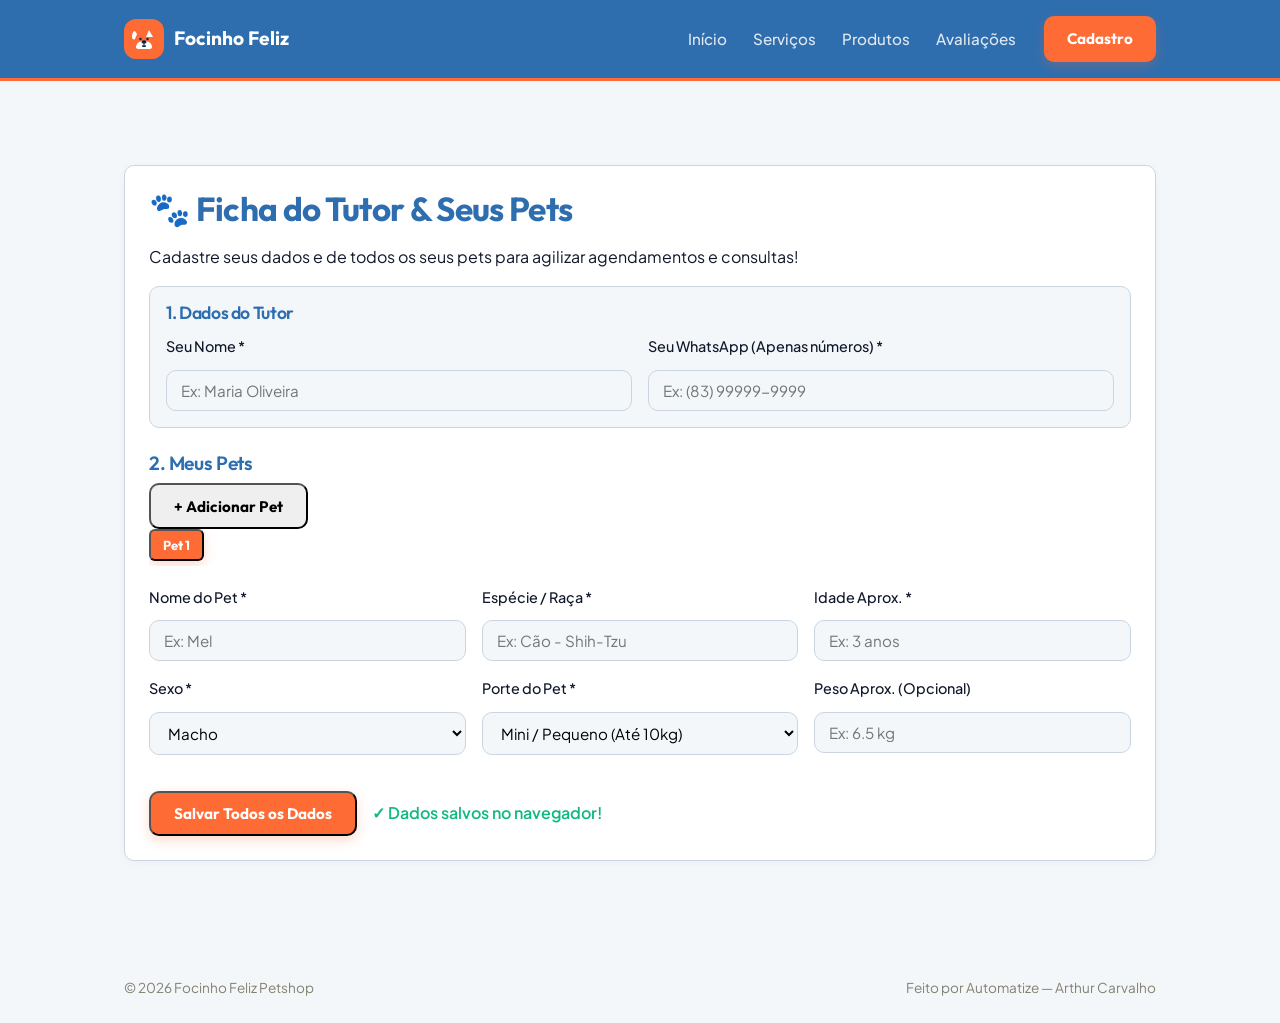
==== cadastro.html @ 2ab56dcc "petshop" ====
<!DOCTYPE html>
<html lang="pt-BR">
<head>
  <meta charset="UTF-8">
  <meta name="viewport" content="width=device-width, initial-scale=1.0">
  <title>Cadastro — Focinho Feliz Petshop</title>
  <link rel="preconnect" href="https://fonts.googleapis.com">
  <link rel="preconnect" href="https://fonts.gstatic.com" crossorigin>
  <link href="https://fonts.googleapis.com/css2?family=Outfit:wght@600;700;800&family=Plus+Jakarta+Sans:wght@400;500;600;700&display=swap" rel="stylesheet">
  <link rel="stylesheet" href="style.css">
</head>
<body>

<header class="site-header">
  <div class="wrap header-inner">
    <a href="index.html" class="logo">
      <svg width="40" height="40" viewBox="0 0 40 40" fill="none" xmlns="http://www.w3.org/2000/svg" class="logo-icon">
        <rect width="40" height="40" rx="12" fill="#FF6B35"/>
        <path d="M25 11L29 18H22L25 11Z" fill="#FFFFFF"/>
        <path d="M11 12C9.5 12 8 14 8 17.5C8 20 9.5 21 11 20L13 15L11 12Z" fill="#FFFFFF"/>
        <path d="M12 28C12 20 28 20 28 28C28 29 27 30 26 30H14C13 30 12 29 12 28Z" fill="#FFFFFF"/>
        <ellipse cx="20" cy="23" rx="2.5" ry="1.8" fill="#0A2540"/>
        <path d="M20 25V26.5M18.5 27C19 27.5 20 27.5 20 27.5C20 27.5 21 27.5 21.5 27" stroke="#0A2540" stroke-width="1.2" stroke-linecap="round"/>
        <circle cx="16.5" cy="20" r="1.2" fill="#0A2540"/>
        <circle cx="23.5" cy="20" r="1.2" fill="#0A2540"/>
      </svg>
      <span>Focinho Feliz</span>
    </a>
    <nav class="main-nav" id="main-nav">
      <a href="index.html">Início</a>
      <a href="servicos.html">Serviços</a>
      <a href="produtos.html">Produtos</a>
      <a href="depoimentos.html">Avaliações</a>
    </nav>

    <div class="header-cta">
      <a href="cadastro.html" class="btn btn-primary active">Cadastro</a>
    </div>

    <button class="nav-toggle" id="nav-toggle" aria-label="Abrir menu">
      <span></span>
      <span></span>
      <span></span>
    </button>
  </div>
</header>

<main style="padding: 60px 0;">
  <div class="wrap">
    
    <!-- SEÇÃO DE CADASTRO DO TUTOR E MÚLTIPLOS PETS -->
    <section class="pet-profile-section">
      <div class="profile-header">
        <h2>🐾 Ficha do Tutor & Seus Pets</h2>
        <p>Cadastre seus dados e de todos os seus pets para agilizar agendamentos e consultas!</p>
      </div>

      <form id="complete-profile-form">
        <!-- DADOS DO TUTOR -->
        <div class="tutor-box">
          <h3>1. Dados do Tutor</h3>
          <div class="form-grid-2">
            <div class="form-group">
              <label for="tutor-name">Seu Nome *</label>
              <input type="text" id="tutor-name" placeholder="Ex: Maria Oliveira" required>
            </div>
            <div class="form-group">
              <label for="tutor-phone">Seu WhatsApp (Apenas números) *</label>
              <input type="tel" id="tutor-phone" placeholder="Ex: (83) 99999-9999" maxlength="15" required>
            </div>
          </div>
        </div>

        <!-- GERENCIAMENTO DE MÚLTIPLOS PETS -->
        <div class="pets-management-box">
          <div class="pets-tabs-header">
            <h3>2. Meus Pets</h3>
            <button type="button" id="btn-add-pet" class="btn btn-secondary btn-sm">+ Adicionar Pet</button>
          </div>

          <!-- ABAS DOS PETS -->
          <div class="pets-tabs-nav" id="pets-tabs-nav" style="display: flex; gap: 8px; margin-bottom: 20px; overflow-x: auto; padding-bottom: 5px;">
            <!-- As abas (Pet 1, Pet 2...) serão geradas via JS -->
          </div>

          <!-- FORMULÁRIO DO PET ATIVO -->
          <div id="pet-profile-form" class="profile-form">
            <input type="hidden" id="active-pet-index" value="0">

            <div class="form-grid-3">
              <div class="form-group">
                <label for="pet-name">Nome do Pet *</label>
                <input type="text" id="pet-name" placeholder="Ex: Mel" required>
              </div>
              <div class="form-group">
                <label for="pet-type">Espécie / Raça *</label>
                <input type="text" id="pet-type" placeholder="Ex: Cão - Shih-Tzu" required>
              </div>
              <div class="form-group">
                <label for="pet-age">Idade Aprox. *</label>
                <input type="text" id="pet-age" placeholder="Ex: 3 anos" required>
              </div>
            </div>

            <div class="form-grid-3">
              <div class="form-group">
                <label for="pet-gender">Sexo *</label>
                <select id="pet-gender" required>
                  <option value="Macho">Macho</option>
                  <option value="Fêmea">Fêmea</option>
                </select>
              </div>
              <div class="form-group">
                <label for="pet-size">Porte do Pet *</label>
                <select id="pet-size" required>
                  <option value="Mini / Pequeno (Até 10kg)">Mini / Pequeno (Até 10kg)</option>
                  <option value="Médio (10kg a 25kg)">Médio (10kg a 25kg)</option>
                  <option value="Grande (25kg a 45kg)">Grande (25kg a 45kg)</option>
                </select>
              </div>
              <div class="form-group">
                <label for="pet-weight">Peso Aprox. (Opcional)</label>
                <input type="text" id="pet-weight" placeholder="Ex: 6.5 kg">
              </div>
            </div>

            <div class="profile-actions" style="display: flex; align-items: center; gap: 15px; margin-top: 20px; flex-wrap: wrap;">
              <button type="submit" id="btn-save-profile" class="btn btn-primary">Salvar Todos os Dados</button>
              <button type="button" id="btn-delete-pet" class="btn-delete-pet hidden">Remover este Pet</button>
              <span id="profile-saved-msg" class="profile-saved-msg hidden" style="color: #10B981; font-weight: 600;">✓ Dados salvos no navegador!</span>
            </div>
          </div>
        </div>
      </form>
    </section>

  </div>
</main>

<footer class="site-footer">
  <div class="wrap footer-inner">
    <span>© 2026 Focinho Feliz Petshop</span>
    <span>Feito por Automatize — Arthur Carvalho</span>
  </div>
</footer>

<script src="script.js"></script>
</body>
</html>
---- style.css ----
:root {
  /* --- PALETA INTENSA: AZUL MARINHO & LARANJA --- */
  --bg: #F4F7FA;             /* Fundo neutro e limpo para destacar o azul e o laranja */
  --bg-warm: #a5ccf3;        /* Azul bem suave para fundos secundários */
  --ink: #0F172A;            /* Texto escuro com alto contraste */
  
  --forest: #2e72a7;         /* Azul Oceano Vivo */
  --forest-deep: #2e6eaf;    /* Azul Marinho Fechado (No Header e Títulos) */
  
  --amber: #FF6B35;          /* LARANJA VIBRANTE para destaques e botões */
  --rose: #fa6000;           /* Laranja mais escuro para o efeito Hover */
  
  --line: #CBD5E1;           /* Bordas e separadores */
  --radius: 10px;
  
  /* --- FONTES --- */
  --serif: 'Outfit', sans-serif;             /* Títulos marcantes e modernos */
  --sans: 'Plus Jakarta Sans', sans-serif;   /* Texto extremamente legível */
}

* { box-sizing: border-box; }

html { scroll-behavior: smooth; }

body {
  margin: 0;
  font-family: var(--sans);
  color: var(--ink);
  background: var(--bg);
  line-height: 1.55;
}

.wrap {
  max-width: 1080px;
  margin: 0 auto;
  padding: 0 24px;
}

h1, h2, h3 {
  font-family: var(--serif);
  color: var(--forest-deep);
  line-height: 1.15;
  margin: 0 0 0.5em;
  letter-spacing: -0.02em;
}

h2 { font-size: clamp(1.6rem, 2.6vw, 2.1rem); font-weight: 700; }
h3 { font-size: 1.2rem; font-weight: 600; }

p { margin: 0 0 1em; max-width: 62ch; }

a { color: inherit; }

/* --- BOTÕES --- */
.btn {
  display: inline-block;
  padding: 0.75em 1.5em;
  border-radius: var(--radius);
  text-decoration: none;
  font-family: var(--serif);
  font-weight: 700;
  font-size: 0.95rem;
  transition: transform 0.15s ease, background 0.15s ease, box-shadow 0.15s ease;
}

/* Botão Principal: Laranja Vibrante */
.btn-primary {
  background: var(--amber);
  color: #fff;
  box-shadow: 0 4px 12px rgba(255, 107, 53, 0.25);
}
.btn-primary:hover { 
  background: var(--rose); 
  transform: translateY(-1px);
}

/* Botão Secundário: Azul Marinho */
.btn-ghost {
  background: transparent;
  color: var(--forest-deep);
  border: 2px solid var(--forest-deep);
}
.btn-ghost:hover { 
  background: var(--forest-deep); 
  color: #fff; 
}

/* --- HEADER AZUL MARINHO EM DESTAQUE --- */
.site-header {
  position: sticky;
  top: 0;
  background: var(--forest-deep);
  border-bottom: 3px solid var(--amber);
  z-index: 20;
}

.header-inner {
  display: flex;
  align-items: center;
  gap: 28px;
  padding-top: 16px;
  padding-bottom: 16px;
}

.logo {
  display: flex;
  align-items: center;
  gap: 10px;
  text-decoration: none;
  font-family: var(--serif);
  font-weight: 700;
  font-size: 1.2rem;
  color: #FFFFFF;
  margin-right: auto;
}

/* Animação suave */
@keyframes flutuar {
  0% { transform: translateY(0px); }
  50% { transform: translateY(-6px); }
  100% { transform: translateY(0px); }
}

/* Aplica na logo da barra de cima E na logo grande do início */
.logo-icon, 
.brand-badge-icon {
  animation: flutuar 3s ease-in-out infinite;
}
.logo-icon {
  animation: flutuar 3s ease-in-out infinite;
}

.main-nav {
  display: flex;
  gap: 26px;
}

.main-nav a {
  text-decoration: none;
  font-size: 0.95rem;
  color: #E2E8F0 !important;
  font-weight: 500;
  transition: color 0.2s ease;
}

.main-nav a:hover,
.main-nav a.active { 
  color: var(--amber) !important;
  font-weight: 700;
}

.header-cta { white-space: nowrap; }

.nav-toggle {
  display: none;
  flex-direction: column;
  gap: 5px;
  background: none;
  border: none;
  cursor: pointer;
  padding: 6px;
}
.nav-toggle span {
  width: 22px;
  height: 2px;
  background: #FFFFFF;
}

/* Hero */
.hero { padding: 64px 0 40px; }

.hero-inner {
  display: grid;
  grid-template-columns: 1.15fr 0.85fr;
  gap: 48px;
  align-items: center;
}

.hero-kicker {
  font-size: 0.95rem;
  color: var(--amber);
  font-weight: 700;
  margin-bottom: 0.9em;
  text-transform: uppercase;
  letter-spacing: 0.05em;
}

.hero-text h1 {
  font-size: clamp(2rem, 4vw, 2.9rem);
  font-weight: 800;
  color: var(--forest-deep) !important;
  max-width: 16ch;
}

.hero-lede { 
  font-size: 1.05rem; 
  color: var(--ink);
}

.hero-actions { display: flex; gap: 14px; margin-top: 1.5em; flex-wrap: wrap; }

.hero-art { animation: rise 0.7s ease both; }
@keyframes rise {
  from { opacity: 0; transform: translateY(14px); }
  to { opacity: 1; transform: translateY(0); }
}

@media (prefers-reduced-motion: reduce) {
  .hero-art { animation: none; }
}

/* Stats */
.stats {
  background: var(--forest-deep);
  color: #F3EEDD;
  padding: 34px 0;
}
.stats-inner {
  display: flex;
  justify-content: space-between;
  gap: 24px;
  flex-wrap: wrap;
}
.stat { flex: 1; min-width: 160px; }
.stat-num {
  display: block;
  font-family: var(--serif);
  font-size: 2rem;
  color: var(--amber);
  font-weight: 500;
}
.stat-label { font-size: 0.9rem; color: #D8D3BE; }

/* Services */
.services { padding: 72px 0; }

.service-list {
  list-style: none;
  margin: 32px 0 0;
  padding: 0;
  border-top: 1px solid var(--line);
}

.service-row {
  display: grid;
  grid-template-columns: 160px 1fr;
  gap: 20px;
  align-items: center;
  padding: 26px 0;
  border-bottom: 1px solid var(--line);
}

.service-row--big { padding: 34px 0; }
.service-row--big h3 { font-size: 1.4rem; }

.service-icon {
  width: 48px;
  height: 48px;
  border-radius: 50%;
  background: var(--bg-warm);
  display: flex;
  align-items: center;
  justify-content: center;
}

.service-copy p { margin-bottom: 0; color: #4A493F; }

.service-media {
  width: 100%;
  max-width: 160px;
  aspect-ratio: 4 / 3;
  border-radius: var(--radius);
  overflow: hidden;
}

.service-img {
  width: 100%;
  height: 100%;
  object-fit: cover;
  display: block;
}

/* About */
.about { background: var(--bg-warm); padding: 72px 0; }

.about-inner {
  display: grid;
  grid-template-columns: 1.2fr 1fr;
  gap: 48px;
  align-items: start;
}

.about-text p { color: #4A493F; }

.quote {
  margin: 0;
  padding: 28px 0 0 24px;
  border-left: 3px solid var(--amber);
  font-family: var(--serif);
}
.quote p {
  font-style: italic;
  font-size: 1.15rem;
  color: var(--forest-deep);
}
.quote cite {
  display: block;
  font-family: var(--sans);
  font-style: normal;
  font-size: 0.85rem;
  color: #6A6858;
  margin-top: 10px;
}

/* Gallery */
.gallery { padding: 72px 0; }

.gallery-grid {
  display: grid;
  grid-template-columns: repeat(4, 1fr);
  gap: 16px;
  margin-top: 28px;
}

.gallery-card {
  margin: 0;
  position: relative;
  aspect-ratio: 4 / 5;
  border-radius: var(--radius);
  overflow: hidden;
  background: var(--bg-warm);
}
.gallery-card img {
  width: 100%;
  height: 100%;
  object-fit: cover;
  display: block;
}
.gallery-card figcaption {
  position: absolute;
  left: 12px;
  bottom: 12px;
  font-size: 0.75rem;
  background: rgba(255,255,255,0.85);
  padding: 4px 8px;
  border-radius: 6px;
  color: var(--ink);
}

/* CTA band */
.cta-band {
  background: var(--forest);
  color: #fff;
  padding: 56px 0;
}
.cta-band h2 { color: #fff; }
.cta-band p { color: #DDE6DC; }

.cta-inner {
  display: flex;
  justify-content: space-between;
  gap: 32px;
  flex-wrap: wrap;
  align-items: center;
}

.contact-block { text-align: right; }
.contact-detail {
  margin: 12px 0 0;
  font-size: 0.9rem;
  color: #C9D6C6;
}

.cta-band .btn-primary { background: var(--amber); color: var(--forest-deep); font-weight: 600; }
.cta-band .btn-primary:hover { background: #F0B268; }

/* Footer */
.site-footer {
  padding: 24px 0;
  font-size: 0.85rem;
  color: #83816F;
}
.footer-inner {
  display: flex;
  justify-content: space-between;
  flex-wrap: wrap;
  gap: 8px;
}

/* --- LOJA, PRODUTOS E CARRINHO --- */
.product-grid {
  display: grid;
  grid-template-columns: repeat(auto-fill, minmax(220px, 1fr));
  gap: 24px;
  margin-top: 32px;
}

.product-card {
  background: #fff;
  border: 1px solid var(--line);
  border-radius: var(--radius);
  padding: 20px;
  display: flex;
  flex-direction: column;
  justify-content: space-between;
  text-align: center;
  transition: transform 0.15s ease;
}

.product-card:hover {
  transform: translateY(-4px);
}

.product-img-placeholder {
  font-size: 3rem;
  background: var(--bg-warm);
  border-radius: var(--radius);
  padding: 20px 0;
  margin-bottom: 12px;
}

.product-price {
  font-family: var(--serif);
  font-size: 1.25rem;
  color: var(--forest-deep);
  font-weight: 600;
  margin: 8px 0 16px;
}

/* Carrinho Flutuante */
.cart-float-btn {
  position: fixed;
  bottom: 28px;
  right: 28px;
  background: var(--forest-deep);
  color: #fff;
  border: none;
  border-radius: 50px;
  padding: 14px 22px;
  font-size: 1.2rem;
  font-weight: 600;
  cursor: pointer;
  box-shadow: 0 4px 14px rgba(0,0,0,0.25);
  z-index: 100;
  display: flex;
  align-items: center;
  gap: 10px;
}

.cart-float-btn span {
  background: var(--amber);
  color: var(--forest-deep);
  border-radius: 50%;
  padding: 2px 8px;
  font-size: 0.9rem;
}

/* Modal do Carrinho e Detalhes */
.cart-modal-backdrop {
  position: fixed;
  inset: 0;
  background: rgba(0,0,0,0.5);
  display: flex;
  justify-content: center;
  align-items: center;
  z-index: 200;
  padding: 16px;
}

.cart-modal-backdrop.hidden {
  display: none;
}

.cart-modal-content {
  background: var(--bg);
  width: 100%;
  max-width: 440px;
  border-radius: var(--radius);
  padding: 24px;
  box-shadow: 0 10px 25px rgba(0,0,0,0.2);
}

.cart-modal-header {
  display: flex;
  justify-content: space-between;
  align-items: center;
  border-bottom: 1px solid var(--line);
  padding-bottom: 12px;
}

.close-btn {
  background: none;
  border: none;
  font-size: 1.5rem;
  cursor: pointer;
  color: var(--ink);
}

.cart-items-list {
  list-style: none;
  padding: 0;
  margin: 16px 0;
  max-height: 240px;
  overflow-y: auto;
}

.cart-items-list li {
  display: flex;
  justify-content: space-between;
  align-items: center;
  padding: 8px 0;
  border-bottom: 1px dashed var(--line);
  font-size: 0.95rem;
}

.cart-total-block {
  display: flex;
  justify-content: space-between;
  font-size: 1.1rem;
  margin-top: 16px;
  padding-top: 12px;
  border-top: 2px solid var(--forest);
}

.style-full {
  width: 100%;
  text-align: center;
  margin-top: 16px;
}

/* Depoimentos */
.reviews-grid {
  display: grid;
  grid-template-columns: repeat(auto-fill, minmax(280px, 1fr));
  gap: 24px;
  margin-top: 32px;
}

.review-card {
  background: #fff;
  border: 1px solid var(--line);
  border-radius: var(--radius);
  padding: 24px;
  display: flex;
  flex-direction: column;
  justify-content: space-between;
  box-shadow: 0 2px 8px rgba(0, 0, 0, 0.04);
}

.review-stars {
  font-size: 1.1rem;
  margin-bottom: 12px;
}

.review-text {
  font-style: italic;
  color: var(--ink);
  line-height: 1.5;
  margin-bottom: 20px;
}

.review-author strong {
  display: block;
  color: var(--forest-deep);
  font-weight: 600;
}

.review-author span {
  font-size: 0.85rem;
  color: #666;
}

/* Formulários e Cadastros */
.add-review-section,
.pet-profile-section {
  background: #fff;
  border: 1px solid var(--line);
  border-radius: var(--radius);
  padding: 24px;
  margin-top: 24px;
  margin-bottom: 32px;
  box-shadow: 0 2px 10px rgba(0,0,0,0.03);
}

.review-form,
.profile-form {
  margin-top: 20px;
  display: flex;
  flex-direction: column;
  gap: 16px;
}

.form-group-row {
  display: grid;
  grid-template-columns: 2fr 1fr;
  gap: 16px;
}

.form-group {
  display: flex;
  flex-direction: column;
  gap: 6px;
}

.form-group label {
  font-size: 0.9rem;
  font-weight: 500;
  color: var(--ink);
}

.form-group input,
.form-group select,
.form-group textarea,
.form-control {
  width: 100%;
  padding: 10px 14px;
  border: 1px solid var(--line);
  border-radius: var(--radius);
  font-family: inherit;
  font-size: 0.95rem;
  background: var(--bg);
  margin-top: 6px;
}

.form-group input:focus,
.form-group select:focus,
.form-group textarea:focus,
.form-control:focus {
  outline: 2px solid var(--forest);
  background: #fff;
}

.clickable-product {
  cursor: pointer;
  transition: opacity 0.2s;
}

.clickable-product:hover {
  opacity: 0.8;
}

.style-center { text-align: center; }

.style-big-icon {
  width: 100px;
  height: 100px;
  margin: 0 auto 16px;
  display: flex;
  align-items: center;
  justify-content: center;
  font-size: 3.5rem !important;
}

.detail-description {
  font-size: 0.95rem;
  color: var(--ink);
  line-height: 1.5;
  margin-bottom: 16px;
}

.remove-item-btn {
  background: none;
  border: none;
  color: #e74c3c;
  font-size: 1.3rem;
  cursor: pointer;
  margin-left: 8px;
}

.tutor-box {
  background: var(--bg);
  border: 1px solid var(--line);
  padding: 16px;
  border-radius: var(--radius);
  margin-bottom: 24px;
}

.tutor-box h3 {
  font-size: 1.1rem;
  color: var(--forest-deep);
  margin-bottom: 12px;
}

.form-grid-2 {
  display: grid;
  grid-template-columns: repeat(auto-fit, minmax(220px, 1fr));
  gap: 16px;
}

.form-grid-3 {
  display: grid;
  grid-template-columns: repeat(auto-fit, minmax(200px, 1fr));
  gap: 16px;
}

.btn-delete-pet {
  background: none;
  border: 1px solid #e74c3c;
  color: #e74c3c;
  padding: 8px 14px;
  border-radius: var(--radius);
  cursor: pointer;
  font-size: 0.85rem;
}

.btn-delete-pet:hover {
  background: #e74c3c;
  color: #fff;
}

.style-mb-16 { margin-bottom: 16px; }

/* Responsive Media Queries Gerais */
@media (max-width: 800px) {
  .main-nav, .header-cta { display: none; }
  .nav-toggle { display: flex; }

  .main-nav.open {
    display: flex;
    flex-direction: column;
    position: absolute;
    top: 100%;
    left: 0;
    right: 0;
    background: var(--bg);
    padding: 20px 24px;
    border-bottom: 1px solid var(--line);
    gap: 16px;
  }

  .hero-inner { grid-template-columns: 1fr; }
  .hero-art { order: -1; max-width: 260px; margin: 0 auto; }
  .about-inner { grid-template-columns: 1fr; }
  .gallery-grid { grid-template-columns: repeat(2, 1fr); }
  .cta-inner { text-align: left; }
  .contact-block { text-align: left; }
}

@media (max-width: 600px) {
  .form-group-row { grid-template-columns: 1fr; }
  .service-row {
    grid-template-columns: 1fr !important;
    gap: 12px;
  }
  .service-media {
    max-width: 100%;
    aspect-ratio: 16 / 9;
  }
}
/* Animação de entrada suave para o cabeçalho */
@keyframes slideDownHeader {
  from {
    opacity: 0;
    transform: translateY(-15px);
  }
  to {
    opacity: 1;
    transform: translateY(0);
  }
}

.site-header {
  animation: slideDownHeader 0.6s ease-out forwards;
}

/* Efeito interativo leve na logo ao passar o mouse */
.logo {
  transition: transform 0.3s cubic-bezier(0.34, 1.56, 0.64, 1);
}

.logo:hover {
  transform: scale(1.05);
}

.logo:hover .logo-icon {
  animation: pulseLogo 0.8s infinite alternate ease-in-out;
}

@keyframes pulseLogo {
  0% {
    transform: rotate(0deg);
  }
  50% {
    transform: rotate(-4deg) scale(1.03);
  }
  100% {
    transform: rotate(4deg) scale(1.03);
  }
}

/* Transição elegante para os links do menu */
.main-nav a {
  position: relative;
  transition: color 0.3s ease;
}

.main-nav a::after {
  content: '';
  position: absolute;
  width: 0;
  height: 2px;
  bottom: -4px;
  left: 0;
  background-color: var(--primary, #FF6B35);
  transition: width 0.3s ease;
}

.main-nav a:hover::after,
.main-nav a.active::after {
  width: 100%;
}
/* Padronização do tamanho das imagens dos produtos */
.product-card {
  display: flex;
  flex-direction: column;
  height: 100%;
}

.product-img-placeholder {
  width: 100%;
  height: 180px; /* Defina aqui a altura padrão que preferir (ex: 180px ou 200px) */
  overflow: hidden;
  padding: 0 !important;
  background-color: #f7f7f7;
  border-radius: 8px 8px 0 0;
}

.product-img-placeholder img {
  width: 100%;
  height: 100%;
  object-fit: cover; /* Faz a foto preencher o espaço sem distorcer ou esticar */
  display: block;
}
/* --- BÔNUS ESTÉTICO: EFEITO DE HOVER SUAVE NAS CARTAS E BOTÕES --- */
.product-card, .service-card {
  transition: transform 0.3s ease, box-shadow 0.3s ease;
}

.product-card:hover, .service-card:hover {
  transform: translateY(-6px);
  box-shadow: 0 12px 24px rgba(10, 37, 64, 0.12);
}
@keyframes pulseBtn {
  0% { transform: scale(1); }
  50% { transform: scale(1.03); }
  100% { transform: scale(1); }
}
.btn-pulse {
  animation: pulseBtn 2.5s infinite;
}
#cart-modal, #product-detail-modal {
  transition: opacity 0.3s ease, transform 0.3s ease;
}
/* --- ANIMAÇÃO DE FLUTUAÇÃO SUAVE PARA OS PETS --- */
@keyframes floatPet {
  0% {
    transform: translateY(0px) rotate(0deg);
  }
  50% {
    transform: translateY(-8px) rotate(0.8deg); /* Sobe 8px e inclina levemente */
  }
  100% {
    transform: translateY(0px) rotate(0deg);
  }
}

/* Classes de movimento com tempos diferentes para não flutuarem iguaizinhos */
.floating-pet-1 {
  animation: floatPet 4s ease-in-out infinite;
}

.floating-pet-2 {
  animation: floatPet 5s ease-in-out infinite 1s; /* Começa com 1 segundo de atraso */
}

.floating-pet-3 {
  animation: floatPet 4.5s ease-in-out infinite 0.5s;
}

.floating-pet-4 {
  animation: floatPet 5.5s ease-in-out infinite 1.5s;
}

/* --- BÔNUS ESTÉTICO: ZOOM SUAVE NAS FOTOS DA GALERIA E CARTÕES AO PASSar O MOUSE --- */
.gallery-card {
  transition: transform 0.4s ease, box-shadow 0.4s ease;
  overflow: hidden;
  border-radius: 12px;
}

.gallery-card img {
  transition: transform 0.5s ease;
}

.gallery-card:hover {
  transform: translateY(-6px);
  box-shadow: 0 14px 28px rgba(10, 37, 64, 0.15);
}

.gallery-card:hover img {
  transform: scale(1.05); /* Dá um zoom delicado na foto do pet quando o mouse passa por cima */
}
/* --- ANIMAÇÃO MAIS SUAVE APENAS PARA OS SERVIÇOS --- */
@keyframes floatServiceSoft {
  0% {
    transform: translateY(0px) rotate(0deg);
  }
  50% {
    transform: translateY(-4px) rotate(0.3deg); /* Sobe menos e inclina bem pouco */
  }
  100% {
    transform: translateY(0px) rotate(0deg);
  }
}

/* Classes lentas e delicadas para a página de serviços */
.service-float-1 {
  animation: floatServiceSoft 7s ease-in-out infinite;
}

.service-float-2 {
  animation: floatServiceSoft 8.5s ease-in-out infinite 1s;
}

.service-float-3 {
  animation: floatServiceSoft 8s ease-in-out infinite 0.5s;
}

.service-float-4 {
  animation: floatServiceSoft 9s ease-in-out infinite 1.5s;
}
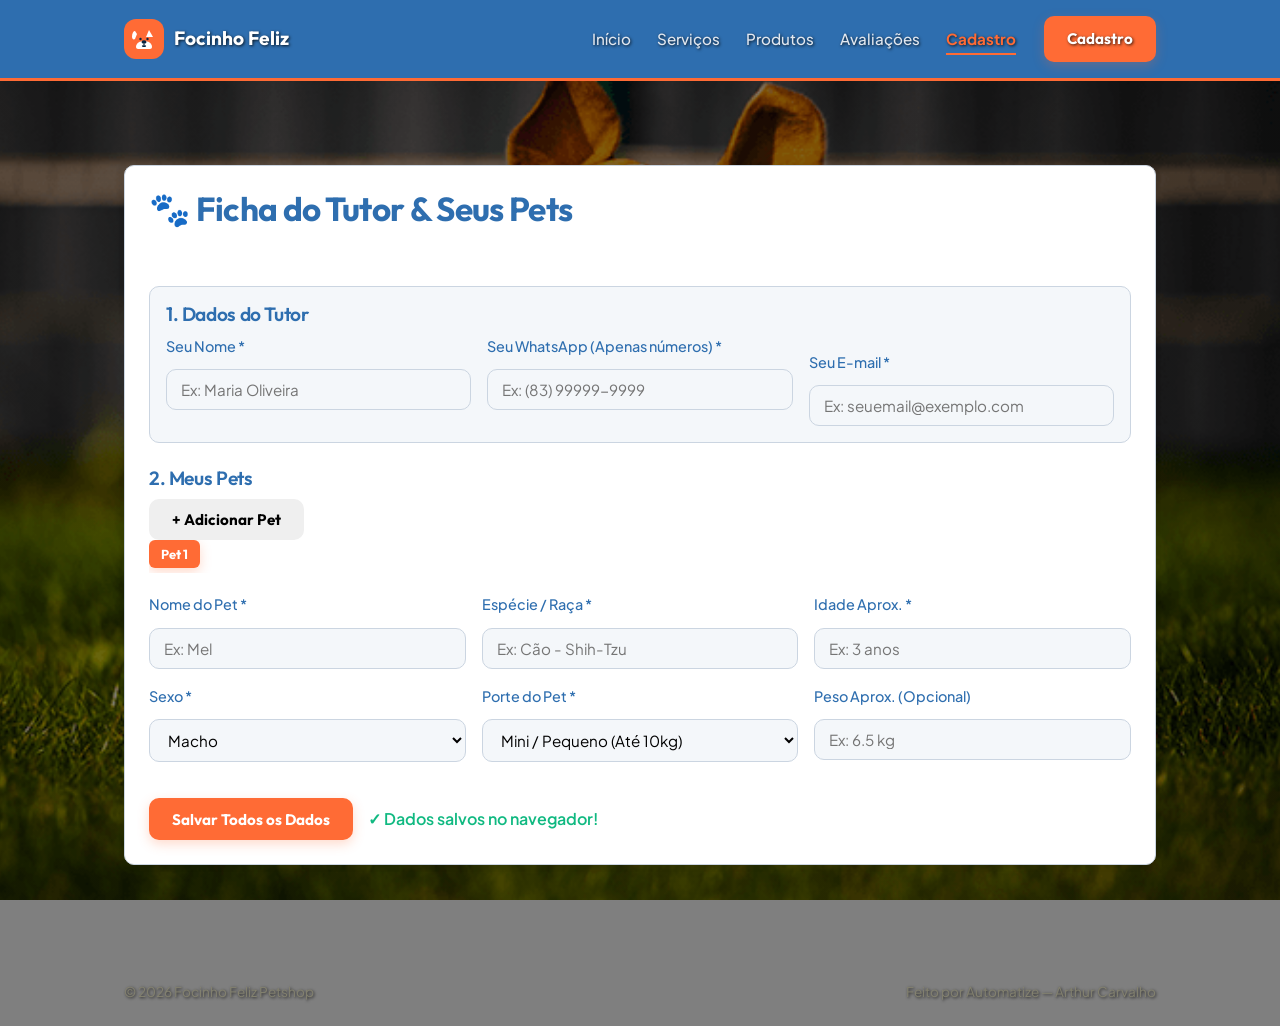
==== commit 5e0708d3: "finalizaçoes" ====
--- a/cadastro.html
+++ b/cadastro.html
@@ -31,6 +31,7 @@
       <a href="servicos.html">Serviços</a>
       <a href="produtos.html">Produtos</a>
       <a href="depoimentos.html">Avaliações</a>
+      <a href="cadastro.html"class="active"; class="mobile-cadastro-link">Cadastro</a>
     </nav>
 
     <div class="header-cta">
@@ -68,6 +69,10 @@
               <label for="tutor-phone">Seu WhatsApp (Apenas números) *</label>
               <input type="tel" id="tutor-phone" placeholder="Ex: (83) 99999-9999" maxlength="15" required>
             </div>
+            <div class="form-group" style="margin-top: 16px;">
+             <label for="tutor-email">Seu E-mail *</label>
+             <input type="email" id="tutor-email" placeholder="Ex: seuemail@exemplo.com" required>
+           </div>
           </div>
         </div>
 
--- a/style.css
+++ b/style.css
@@ -1,23 +1,32 @@
+/**
+ * ============================================================================
+ * FOCINHO FELIZ - FOLHA DE ESTILOS UNIFICADA E ORGANIZADA
+ * ============================================================================
+ */
+
 :root {
   /* --- PALETA INTENSA: AZUL MARINHO & LARANJA --- */
-  --bg: #F4F7FA;             /* Fundo neutro e limpo para destacar o azul e o laranja */
-  --bg-warm: #a5ccf3;        /* Azul bem suave para fundos secundários */
-  --ink: #0F172A;            /* Texto escuro com alto contraste */
+  --bg: #F4F7FA;            /* Fundo neutro e limpo */
+  --bg-warm: #a5ccf3;       /* Azul suave para fundos secundários */
+  --ink: #ffffff;           /* Texto padrão claro para fundos com imagem */
   
-  --forest: #2e72a7;         /* Azul Oceano Vivo */
-  --forest-deep: #2e6eaf;    /* Azul Marinho Fechado (No Header e Títulos) */
+  --forest: #2e72a7;        /* Azul Oceano Vivo */
+  --forest-deep: #2e6eaf;   /* Azul Marinho Fechado (Header e Títulos) */
   
-  --amber: #FF6B35;          /* LARANJA VIBRANTE para destaques e botões */
-  --rose: #fa6000;           /* Laranja mais escuro para o efeito Hover */
+  --amber: #FF6B35;         /* LARANJA VIBRANTE para destaques e botões */
+  --rose: #fa6000;          /* Laranja escuro para Hover */
   
-  --line: #CBD5E1;           /* Bordas e separadores */
+  --line: #CBD5E1;          /* Bordas e separadores */
   --radius: 10px;
   
   /* --- FONTES --- */
-  --serif: 'Outfit', sans-serif;             /* Títulos marcantes e modernos */
-  --sans: 'Plus Jakarta Sans', sans-serif;   /* Texto extremamente legível */
-}
-
+  --serif: 'Outfit', sans-serif;
+  --sans: 'Plus Jakarta Sans', sans-serif;
+}
+
+/* ============================================================================
+ * 1. CONFIGURAÇÕES GLOBAIS E RESET
+ * ============================================================================ */
 * { box-sizing: border-box; }
 
 html { scroll-behavior: smooth; }
@@ -26,8 +35,10 @@
   margin: 0;
   font-family: var(--sans);
   color: var(--ink);
-  background: var(--bg);
+  background: linear-gradient(rgba(0, 0, 0, 0.5), rgba(0, 0, 0, 0.5)), url('imagens/background sitepet.png') no-repeat center center fixed;
+  background-size: cover;
   line-height: 1.55;
+  text-shadow: 1px 1px 3px rgba(0, 0, 0, 0.8);
 }
 
 .wrap {
@@ -48,10 +59,11 @@
 h3 { font-size: 1.2rem; font-weight: 600; }
 
 p { margin: 0 0 1em; max-width: 62ch; }
-
-a { color: inherit; }
-
-/* --- BOTÕES --- */
+a { color: inherit; text-decoration: none; }
+
+/* ============================================================================
+ * 2. BOTÕES
+ * ============================================================================ */
 .btn {
   display: inline-block;
   padding: 0.75em 1.5em;
@@ -61,9 +73,10 @@
   font-weight: 700;
   font-size: 0.95rem;
   transition: transform 0.15s ease, background 0.15s ease, box-shadow 0.15s ease;
-}
-
-/* Botão Principal: Laranja Vibrante */
+  cursor: pointer;
+  border: none;
+}
+
 .btn-primary {
   background: var(--amber);
   color: #fff;
@@ -74,7 +87,6 @@
   transform: translateY(-1px);
 }
 
-/* Botão Secundário: Azul Marinho */
 .btn-ghost {
   background: transparent;
   color: var(--forest-deep);
@@ -85,13 +97,26 @@
   color: #fff; 
 }
 
-/* --- HEADER AZUL MARINHO EM DESTAQUE --- */
+.btn-pulse {
+  animation: pulseBtn 2.5s infinite;
+}
+
+@keyframes pulseBtn {
+  0% { transform: scale(1); }
+  50% { transform: scale(1.03); }
+  100% { transform: scale(1); }
+}
+
+/* ============================================================================
+ * 3. HEADER E NAVEGAÇÃO
+ * ============================================================================ */
 .site-header {
   position: sticky;
   top: 0;
   background: var(--forest-deep);
   border-bottom: 3px solid var(--amber);
   z-index: 20;
+  animation: slideDownHeader 0.6s ease-out forwards;
 }
 
 .header-inner {
@@ -112,22 +137,20 @@
   font-size: 1.2rem;
   color: #FFFFFF;
   margin-right: auto;
-}
-
-/* Animação suave */
-@keyframes flutuar {
-  0% { transform: translateY(0px); }
-  50% { transform: translateY(-6px); }
-  100% { transform: translateY(0px); }
-}
-
-/* Aplica na logo da barra de cima E na logo grande do início */
+  transition: transform 0.3s cubic-bezier(0.34, 1.56, 0.64, 1);
+}
+
+.logo:hover {
+  transform: scale(1.05);
+}
+
 .logo-icon, 
 .brand-badge-icon {
   animation: flutuar 3s ease-in-out infinite;
 }
-.logo-icon {
-  animation: flutuar 3s ease-in-out infinite;
+
+.logo:hover .logo-icon {
+  animation: pulseLogo 0.8s infinite alternate ease-in-out;
 }
 
 .main-nav {
@@ -136,11 +159,27 @@
 }
 
 .main-nav a {
-  text-decoration: none;
   font-size: 0.95rem;
   color: #E2E8F0 !important;
   font-weight: 500;
-  transition: color 0.2s ease;
+  position: relative;
+  transition: color 0.3s ease;
+}
+
+.main-nav a::after {
+  content: '';
+  position: absolute;
+  width: 0;
+  height: 2px;
+  bottom: -4px;
+  left: 0;
+  background-color: var(--amber);
+  transition: width 0.3s ease;
+}
+
+.main-nav a:hover::after,
+.main-nav a.active::after {
+  width: 100%;
 }
 
 .main-nav a:hover,
@@ -166,7 +205,13 @@
   background: #FFFFFF;
 }
 
-/* Hero */
+.mobile-cadastro-link {
+  display: none;
+}
+
+/* ============================================================================
+ * 4. PÁGINA INICIAL (INDEX - HERO, STATS, ABOUT, GALLERY, CTA)
+ * ============================================================================ */
 .hero { padding: 64px 0 40px; }
 
 .hero-inner {
@@ -185,6 +230,14 @@
   letter-spacing: 0.05em;
 }
 
+.hero-text {
+  background-color: rgba(255, 255, 255, 0.75);
+  padding: 30px;
+  border-radius: var(--radius);
+  display: inline-block;
+  max-width: 100%;
+}
+
 .hero-text h1 {
   font-size: clamp(2rem, 4vw, 2.9rem);
   font-weight: 800;
@@ -194,19 +247,24 @@
 
 .hero-lede { 
   font-size: 1.05rem; 
-  color: var(--ink);
+  color: #1E293B;
 }
 
 .hero-actions { display: flex; gap: 14px; margin-top: 1.5em; flex-wrap: wrap; }
 
 .hero-art { animation: rise 0.7s ease both; }
-@keyframes rise {
-  from { opacity: 0; transform: translateY(14px); }
-  to { opacity: 1; transform: translateY(0); }
-}
-
-@media (prefers-reduced-motion: reduce) {
-  .hero-art { animation: none; }
+
+/* Remove sombra especificamente na Hero da Home */
+.hero,
+.hero-text h1,
+.hero-lede,
+.hero-kicker,
+.hero-art h1,
+.hero-art p,
+.hero-art span,
+.hero-actions .btn,
+.hero-actions a {
+  text-shadow: none !important;
 }
 
 /* Stats */
@@ -231,58 +289,8 @@
 }
 .stat-label { font-size: 0.9rem; color: #D8D3BE; }
 
-/* Services */
-.services { padding: 72px 0; }
-
-.service-list {
-  list-style: none;
-  margin: 32px 0 0;
-  padding: 0;
-  border-top: 1px solid var(--line);
-}
-
-.service-row {
-  display: grid;
-  grid-template-columns: 160px 1fr;
-  gap: 20px;
-  align-items: center;
-  padding: 26px 0;
-  border-bottom: 1px solid var(--line);
-}
-
-.service-row--big { padding: 34px 0; }
-.service-row--big h3 { font-size: 1.4rem; }
-
-.service-icon {
-  width: 48px;
-  height: 48px;
-  border-radius: 50%;
-  background: var(--bg-warm);
-  display: flex;
-  align-items: center;
-  justify-content: center;
-}
-
-.service-copy p { margin-bottom: 0; color: #4A493F; }
-
-.service-media {
-  width: 100%;
-  max-width: 160px;
-  aspect-ratio: 4 / 3;
-  border-radius: var(--radius);
-  overflow: hidden;
-}
-
-.service-img {
-  width: 100%;
-  height: 100%;
-  object-fit: cover;
-  display: block;
-}
-
 /* About */
 .about { background: var(--bg-warm); padding: 72px 0; }
-
 .about-inner {
   display: grid;
   grid-template-columns: 1.2fr 1fr;
@@ -290,7 +298,25 @@
   align-items: start;
 }
 
-.about-text p { color: #4A493F; }
+.about-text {
+  background-color: transparent !important;
+  padding: 0 !important;
+  box-shadow: none !important;
+}
+
+.about-text h2 {
+  color: var(--forest-deep) !important;
+  text-shadow: none !important;
+  font-size: clamp(1.8rem, 2.5vw, 2.3rem);
+  margin-bottom: 20px;
+}
+
+.about-text p {
+  color: #1E293B !important;
+  text-shadow: none !important;
+  font-size: 1.05rem;
+  line-height: 1.6;
+}
 
 .quote {
   margin: 0;
@@ -301,20 +327,21 @@
 .quote p {
   font-style: italic;
   font-size: 1.15rem;
-  color: var(--forest-deep);
+  color: #0A2540 !important;
+  text-shadow: none !important;
 }
 .quote cite {
   display: block;
   font-family: var(--sans);
   font-style: normal;
   font-size: 0.85rem;
-  color: #6A6858;
+  color: #475569 !important;
+  text-shadow: none !important;
   margin-top: 10px;
 }
 
 /* Gallery */
 .gallery { padding: 72px 0; }
-
 .gallery-grid {
   display: grid;
   grid-template-columns: repeat(4, 1fr);
@@ -326,15 +353,24 @@
   margin: 0;
   position: relative;
   aspect-ratio: 4 / 5;
-  border-radius: var(--radius);
+  border-radius: 12px;
   overflow: hidden;
   background: var(--bg-warm);
+  transition: transform 0.4s ease, box-shadow 0.4s ease;
 }
 .gallery-card img {
   width: 100%;
   height: 100%;
   object-fit: cover;
   display: block;
+  transition: transform 0.5s ease;
+}
+.gallery-card:hover {
+  transform: translateY(-6px);
+  box-shadow: 0 14px 28px rgba(10, 37, 64, 0.15);
+}
+.gallery-card:hover img {
+  transform: scale(1.05);
 }
 .gallery-card figcaption {
   position: absolute;
@@ -344,7 +380,7 @@
   background: rgba(255,255,255,0.85);
   padding: 4px 8px;
   border-radius: 6px;
-  color: var(--ink);
+  color: #000;
 }
 
 /* CTA band */
@@ -353,8 +389,8 @@
   color: #fff;
   padding: 56px 0;
 }
-.cta-band h2 { color: #fff; }
-.cta-band p { color: #DDE6DC; }
+.cta-band h2 { color: #fff; text-shadow: none !important; }
+.cta-band p, .cta-band .contact-detail { color: #F1F5F9 !important; text-shadow: none !important; }
 
 .cta-inner {
   display: flex;
@@ -365,14 +401,7 @@
 }
 
 .contact-block { text-align: right; }
-.contact-detail {
-  margin: 12px 0 0;
-  font-size: 0.9rem;
-  color: #C9D6C6;
-}
-
-.cta-band .btn-primary { background: var(--amber); color: var(--forest-deep); font-weight: 600; }
-.cta-band .btn-primary:hover { background: #F0B268; }
+.cta-band .btn-primary { background: var(--amber); color: var(--forest-deep); font-weight: 600; text-shadow: none !important; }
 
 /* Footer */
 .site-footer {
@@ -387,7 +416,81 @@
   gap: 8px;
 }
 
-/* --- LOJA, PRODUTOS E CARRINHO --- */
+/* ============================================================================
+ * 5. PÁGINA DE SERVIÇOS
+ * ============================================================================ */
+.services { padding: 72px 0; }
+
+.services-container-box {
+  background-color: rgba(255, 255, 255, 0.92);
+  padding: 40px;
+  border-radius: var(--radius);
+  box-shadow: 0 10px 30px rgba(0, 0, 0, 0.15);
+  margin-top: 30px;
+  margin-bottom: 30px;
+  text-shadow: none !important;
+}
+
+.services-container-box h2,
+.services-container-box h3 {
+  color: var(--forest-deep) !important;
+  text-shadow: none !important;
+}
+
+.services-container-box p {
+  color: #1E293B !important;
+  text-shadow: none !important;
+}
+
+.service-list {
+  list-style: none;
+  margin: 32px 0 0;
+  padding: 0;
+  border-top: 1px solid var(--line);
+}
+
+.service-row {
+  display: grid;
+  grid-template-columns: 160px 1fr;
+  gap: 20px;
+  align-items: center;
+  padding: 26px 0;
+  border-bottom: 1px solid var(--line);
+  text-shadow: none !important;
+  transition: transform 0.3s ease, box-shadow 0.3s ease;
+}
+
+.service-row:hover {
+  transform: translateY(-4px);
+}
+
+.service-row--big { padding: 34px 0; }
+.service-row--big h3 { font-size: 1.4rem; }
+
+.service-row h3, .service-row p, .service-row span {
+  text-shadow: none !important;
+  color: #1E293B;
+}
+.service-row h3 { color: var(--forest-deep) !important; }
+
+.service-media {
+  width: 100%;
+  max-width: 160px;
+  aspect-ratio: 4 / 3;
+  border-radius: var(--radius);
+  overflow: hidden;
+}
+
+.service-img {
+  width: 100%;
+  height: 100%;
+  object-fit: cover;
+  display: block;
+}
+
+/* ============================================================================
+ * 6. PÁGINA DE PRODUTOS E CARRINHO
+ * ============================================================================ */
 .product-grid {
   display: grid;
   grid-template-columns: repeat(auto-fill, minmax(220px, 1fr));
@@ -404,19 +507,37 @@
   flex-direction: column;
   justify-content: space-between;
   text-align: center;
-  transition: transform 0.15s ease;
+  height: 100%;
+  text-shadow: none !important;
+  transition: transform 0.3s ease, box-shadow 0.3s ease;
 }
 
 .product-card:hover {
-  transform: translateY(-4px);
-}
+  transform: translateY(-6px);
+  box-shadow: 0 12px 24px rgba(10, 37, 64, 0.12);
+}
+
+.product-card h3, .product-card p, .product-card span {
+  text-shadow: none !important;
+  color: #1E293B !important;
+}
+.product-card h3 { color: var(--forest-deep) !important; }
 
 .product-img-placeholder {
-  font-size: 3rem;
-  background: var(--bg-warm);
-  border-radius: var(--radius);
-  padding: 20px 0;
+  width: 100%;
+  height: 180px;
+  overflow: hidden;
+  padding: 0 !important;
+  background-color: #f7f7f7;
+  border-radius: 8px 8px 0 0;
   margin-bottom: 12px;
+}
+
+.product-img-placeholder img {
+  width: 100%;
+  height: 100%;
+  object-fit: cover;
+  display: block;
 }
 
 .product-price {
@@ -430,7 +551,7 @@
 /* Carrinho Flutuante */
 .cart-float-btn {
   position: fixed;
-  bottom: 28px;
+  bottom: 70px;
   right: 28px;
   background: var(--forest-deep);
   color: #fff;
@@ -455,7 +576,7 @@
   font-size: 0.9rem;
 }
 
-/* Modal do Carrinho e Detalhes */
+/* Modal */
 .cart-modal-backdrop {
   position: fixed;
   inset: 0;
@@ -465,11 +586,10 @@
   align-items: center;
   z-index: 200;
   padding: 16px;
-}
-
-.cart-modal-backdrop.hidden {
-  display: none;
-}
+  transition: opacity 0.3s ease;
+}
+
+.cart-modal-backdrop.hidden { display: none; }
 
 .cart-modal-content {
   background: var(--bg);
@@ -478,6 +598,7 @@
   border-radius: var(--radius);
   padding: 24px;
   box-shadow: 0 10px 25px rgba(0,0,0,0.2);
+  text-shadow: none !important;
 }
 
 .cart-modal-header {
@@ -488,13 +609,7 @@
   padding-bottom: 12px;
 }
 
-.close-btn {
-  background: none;
-  border: none;
-  font-size: 1.5rem;
-  cursor: pointer;
-  color: var(--ink);
-}
+.close-btn { background: none; border: none; font-size: 1.5rem; cursor: pointer; color: #000; }
 
 .cart-items-list {
   list-style: none;
@@ -522,13 +637,18 @@
   border-top: 2px solid var(--forest);
 }
 
-.style-full {
-  width: 100%;
-  text-align: center;
-  margin-top: 16px;
-}
-
-/* Depoimentos */
+.remove-item-btn {
+  background: none;
+  border: none;
+  color: #e74c3c;
+  font-size: 1.3rem;
+  cursor: pointer;
+  margin-left: 8px;
+}
+
+/* ============================================================================
+ * 7. DEPOIMENTOS, CADASTROS E FORMULÁRIOS
+ * ============================================================================ */
 .reviews-grid {
   display: grid;
   grid-template-columns: repeat(auto-fill, minmax(280px, 1fr));
@@ -545,32 +665,20 @@
   flex-direction: column;
   justify-content: space-between;
   box-shadow: 0 2px 8px rgba(0, 0, 0, 0.04);
-}
-
-.review-stars {
-  font-size: 1.1rem;
-  margin-bottom: 12px;
-}
-
-.review-text {
-  font-style: italic;
-  color: var(--ink);
-  line-height: 1.5;
-  margin-bottom: 20px;
-}
-
-.review-author strong {
-  display: block;
-  color: var(--forest-deep);
-  font-weight: 600;
-}
-
-.review-author span {
-  font-size: 0.85rem;
-  color: #666;
-}
-
-/* Formulários e Cadastros */
+  text-shadow: none !important;
+}
+
+.review-card h3, .review-card p, .review-card span {
+  text-shadow: none !important;
+  color: #1E293B !important;
+}
+
+.review-stars { font-size: 1.1rem; margin-bottom: 12px; }
+.review-text { font-style: italic; line-height: 1.5; margin-bottom: 20px; }
+
+.review-author strong { display: block; color: var(--forest-deep); font-weight: 600; }
+.review-author span { font-size: 0.85rem; color: #666; }
+
 .add-review-section,
 .pet-profile-section {
   background: #fff;
@@ -580,10 +688,17 @@
   margin-top: 24px;
   margin-bottom: 32px;
   box-shadow: 0 2px 10px rgba(0,0,0,0.03);
-}
-
-.review-form,
-.profile-form {
+  text-shadow: none !important;
+}
+
+.add-review-section h2, .add-review-section h3,
+.pet-profile-section h2, .pet-profile-section h3,
+.tutor-box h3, .form-group label {
+  text-shadow: none !important;
+  color: var(--forest-deep) !important;
+}
+
+.review-form, .profile-form {
   margin-top: 20px;
   display: flex;
   flex-direction: column;
@@ -600,12 +715,13 @@
   display: flex;
   flex-direction: column;
   gap: 6px;
+  text-shadow: none !important;
 }
 
 .form-group label {
   font-size: 0.9rem;
   font-weight: 500;
-  color: var(--ink);
+  color: #1E293B;
 }
 
 .form-group input,
@@ -630,43 +746,6 @@
   background: #fff;
 }
 
-.clickable-product {
-  cursor: pointer;
-  transition: opacity 0.2s;
-}
-
-.clickable-product:hover {
-  opacity: 0.8;
-}
-
-.style-center { text-align: center; }
-
-.style-big-icon {
-  width: 100px;
-  height: 100px;
-  margin: 0 auto 16px;
-  display: flex;
-  align-items: center;
-  justify-content: center;
-  font-size: 3.5rem !important;
-}
-
-.detail-description {
-  font-size: 0.95rem;
-  color: var(--ink);
-  line-height: 1.5;
-  margin-bottom: 16px;
-}
-
-.remove-item-btn {
-  background: none;
-  border: none;
-  color: #e74c3c;
-  font-size: 1.3rem;
-  cursor: pointer;
-  margin-left: 8px;
-}
-
 .tutor-box {
   background: var(--bg);
   border: 1px solid var(--line);
@@ -675,23 +754,8 @@
   margin-bottom: 24px;
 }
 
-.tutor-box h3 {
-  font-size: 1.1rem;
-  color: var(--forest-deep);
-  margin-bottom: 12px;
-}
-
-.form-grid-2 {
-  display: grid;
-  grid-template-columns: repeat(auto-fit, minmax(220px, 1fr));
-  gap: 16px;
-}
-
-.form-grid-3 {
-  display: grid;
-  grid-template-columns: repeat(auto-fit, minmax(200px, 1fr));
-  gap: 16px;
-}
+.form-grid-2 { display: grid; grid-template-columns: repeat(auto-fit, minmax(220px, 1fr)); gap: 16px; }
+.form-grid-3 { display: grid; grid-template-columns: repeat(auto-fit, minmax(200px, 1fr)); gap: 16px; }
 
 .btn-delete-pet {
   background: none;
@@ -702,15 +766,71 @@
   cursor: pointer;
   font-size: 0.85rem;
 }
-
-.btn-delete-pet:hover {
-  background: #e74c3c;
-  color: #fff;
-}
-
-.style-mb-16 { margin-bottom: 16px; }
-
-/* Responsive Media Queries Gerais */
+.btn-delete-pet:hover { background: #e74c3c; color: #fff; }
+
+/* Caixas de instrução sobrepostas */
+.reviews-hero-text, 
+section.reviews > .wrap > p, 
+.reviews p.intro,
+.depoimentos-subtitle,
+.products-subtitle,
+.produtos-instruction,
+section.products > .wrap > p {
+  background-color: rgba(247, 249, 250, 0.9);
+  color: #1E293B !important;
+  padding: 12px 20px;
+  border-radius: 8px;
+  display: inline-block;
+  text-shadow: none !important;
+  margin-bottom: 20px;
+  box-shadow: 0 4px 12px rgba(0, 0, 0, 0.15);
+  font-weight: 600;
+}
+
+/* ============================================================================
+ * 8. ANIMAÇÕES (FLUTUAÇÃO DE PETS)
+ * ============================================================================ */
+@keyframes flutuar {
+  0% { transform: translateY(0px); }
+  50% { transform: translateY(-6px); }
+  100% { transform: translateY(0px); }
+}
+
+@keyframes floatPet {
+  0% { transform: translateY(0px) rotate(0deg); }
+  50% { transform: translateY(-8px) rotate(0.8deg); }
+  100% { transform: translateY(0px) rotate(0deg); }
+}
+
+.floating-pet-1 { animation: floatPet 4s ease-in-out infinite; }
+.floating-pet-2 { animation: floatPet 5s ease-in-out infinite 1s; }
+.floating-pet-3 { animation: floatPet 4.5s ease-in-out infinite 0.5s; }
+.floating-pet-4 { animation: floatPet 5.5s ease-in-out infinite 1.5s; }
+
+@keyframes floatServiceSoft {
+  0% { transform: translateY(0px) rotate(0deg); }
+  50% { transform: translateY(-4px) rotate(0.3deg); }
+  100% { transform: translateY(0px) rotate(0deg); }
+}
+
+.service-float-1 { animation: floatServiceSoft 7s ease-in-out infinite; }
+.service-float-2 { animation: floatServiceSoft 8.5s ease-in-out infinite 1s; }
+.service-float-3 { animation: floatServiceSoft 8s ease-in-out infinite 0.5s; }
+.service-float-4 { animation: floatServiceSoft 9s ease-in-out infinite 1.5s; }
+
+@keyframes slideDownHeader {
+  from { opacity: 0; transform: translateY(-15px); }
+  to { opacity: 1; transform: translateY(0); }
+}
+
+@keyframes rise {
+  from { opacity: 0; transform: translateY(14px); }
+  to { opacity: 1; transform: translateY(0); }
+}
+
+/* ============================================================================
+ * 9. RESPONSIVIDADE (MEDIA QUERIES)
+ * ============================================================================ */
 @media (max-width: 800px) {
   .main-nav, .header-cta { display: none; }
   .nav-toggle { display: flex; }
@@ -722,10 +842,26 @@
     top: 100%;
     left: 0;
     right: 0;
-    background: var(--bg);
-    padding: 20px 24px;
-    border-bottom: 1px solid var(--line);
+    background: var(--forest-deep);
+    padding: 24px;
+    border-bottom: 3px solid var(--amber);
     gap: 16px;
+    box-shadow: 0 10px 25px rgba(0,0,0,0.3);
+    z-index: 99;
+  }
+
+  .main-nav.open a {
+    color: #FFFFFF !important;
+    font-size: 1.1rem;
+    font-weight: 600;
+    padding: 8px 0;
+    border-bottom: 1px dashed rgba(255, 255, 255, 0.15);
+  }
+
+  .mobile-cadastro-link {
+    display: block !important;
+    color: var(--amber) !important;
+    font-weight: 700 !important;
   }
 
   .hero-inner { grid-template-columns: 1fr; }
@@ -746,186 +882,4 @@
     max-width: 100%;
     aspect-ratio: 16 / 9;
   }
-}
-/* Animação de entrada suave para o cabeçalho */
-@keyframes slideDownHeader {
-  from {
-    opacity: 0;
-    transform: translateY(-15px);
-  }
-  to {
-    opacity: 1;
-    transform: translateY(0);
-  }
-}
-
-.site-header {
-  animation: slideDownHeader 0.6s ease-out forwards;
-}
-
-/* Efeito interativo leve na logo ao passar o mouse */
-.logo {
-  transition: transform 0.3s cubic-bezier(0.34, 1.56, 0.64, 1);
-}
-
-.logo:hover {
-  transform: scale(1.05);
-}
-
-.logo:hover .logo-icon {
-  animation: pulseLogo 0.8s infinite alternate ease-in-out;
-}
-
-@keyframes pulseLogo {
-  0% {
-    transform: rotate(0deg);
-  }
-  50% {
-    transform: rotate(-4deg) scale(1.03);
-  }
-  100% {
-    transform: rotate(4deg) scale(1.03);
-  }
-}
-
-/* Transição elegante para os links do menu */
-.main-nav a {
-  position: relative;
-  transition: color 0.3s ease;
-}
-
-.main-nav a::after {
-  content: '';
-  position: absolute;
-  width: 0;
-  height: 2px;
-  bottom: -4px;
-  left: 0;
-  background-color: var(--primary, #FF6B35);
-  transition: width 0.3s ease;
-}
-
-.main-nav a:hover::after,
-.main-nav a.active::after {
-  width: 100%;
-}
-/* Padronização do tamanho das imagens dos produtos */
-.product-card {
-  display: flex;
-  flex-direction: column;
-  height: 100%;
-}
-
-.product-img-placeholder {
-  width: 100%;
-  height: 180px; /* Defina aqui a altura padrão que preferir (ex: 180px ou 200px) */
-  overflow: hidden;
-  padding: 0 !important;
-  background-color: #f7f7f7;
-  border-radius: 8px 8px 0 0;
-}
-
-.product-img-placeholder img {
-  width: 100%;
-  height: 100%;
-  object-fit: cover; /* Faz a foto preencher o espaço sem distorcer ou esticar */
-  display: block;
-}
-/* --- BÔNUS ESTÉTICO: EFEITO DE HOVER SUAVE NAS CARTAS E BOTÕES --- */
-.product-card, .service-card {
-  transition: transform 0.3s ease, box-shadow 0.3s ease;
-}
-
-.product-card:hover, .service-card:hover {
-  transform: translateY(-6px);
-  box-shadow: 0 12px 24px rgba(10, 37, 64, 0.12);
-}
-@keyframes pulseBtn {
-  0% { transform: scale(1); }
-  50% { transform: scale(1.03); }
-  100% { transform: scale(1); }
-}
-.btn-pulse {
-  animation: pulseBtn 2.5s infinite;
-}
-#cart-modal, #product-detail-modal {
-  transition: opacity 0.3s ease, transform 0.3s ease;
-}
-/* --- ANIMAÇÃO DE FLUTUAÇÃO SUAVE PARA OS PETS --- */
-@keyframes floatPet {
-  0% {
-    transform: translateY(0px) rotate(0deg);
-  }
-  50% {
-    transform: translateY(-8px) rotate(0.8deg); /* Sobe 8px e inclina levemente */
-  }
-  100% {
-    transform: translateY(0px) rotate(0deg);
-  }
-}
-
-/* Classes de movimento com tempos diferentes para não flutuarem iguaizinhos */
-.floating-pet-1 {
-  animation: floatPet 4s ease-in-out infinite;
-}
-
-.floating-pet-2 {
-  animation: floatPet 5s ease-in-out infinite 1s; /* Começa com 1 segundo de atraso */
-}
-
-.floating-pet-3 {
-  animation: floatPet 4.5s ease-in-out infinite 0.5s;
-}
-
-.floating-pet-4 {
-  animation: floatPet 5.5s ease-in-out infinite 1.5s;
-}
-
-/* --- BÔNUS ESTÉTICO: ZOOM SUAVE NAS FOTOS DA GALERIA E CARTÕES AO PASSar O MOUSE --- */
-.gallery-card {
-  transition: transform 0.4s ease, box-shadow 0.4s ease;
-  overflow: hidden;
-  border-radius: 12px;
-}
-
-.gallery-card img {
-  transition: transform 0.5s ease;
-}
-
-.gallery-card:hover {
-  transform: translateY(-6px);
-  box-shadow: 0 14px 28px rgba(10, 37, 64, 0.15);
-}
-
-.gallery-card:hover img {
-  transform: scale(1.05); /* Dá um zoom delicado na foto do pet quando o mouse passa por cima */
-}
-/* --- ANIMAÇÃO MAIS SUAVE APENAS PARA OS SERVIÇOS --- */
-@keyframes floatServiceSoft {
-  0% {
-    transform: translateY(0px) rotate(0deg);
-  }
-  50% {
-    transform: translateY(-4px) rotate(0.3deg); /* Sobe menos e inclina bem pouco */
-  }
-  100% {
-    transform: translateY(0px) rotate(0deg);
-  }
-}
-
-/* Classes lentas e delicadas para a página de serviços */
-.service-float-1 {
-  animation: floatServiceSoft 7s ease-in-out infinite;
-}
-
-.service-float-2 {
-  animation: floatServiceSoft 8.5s ease-in-out infinite 1s;
-}
-
-.service-float-3 {
-  animation: floatServiceSoft 8s ease-in-out infinite 0.5s;
-}
-
-.service-float-4 {
-  animation: floatServiceSoft 9s ease-in-out infinite 1.5s;
 }
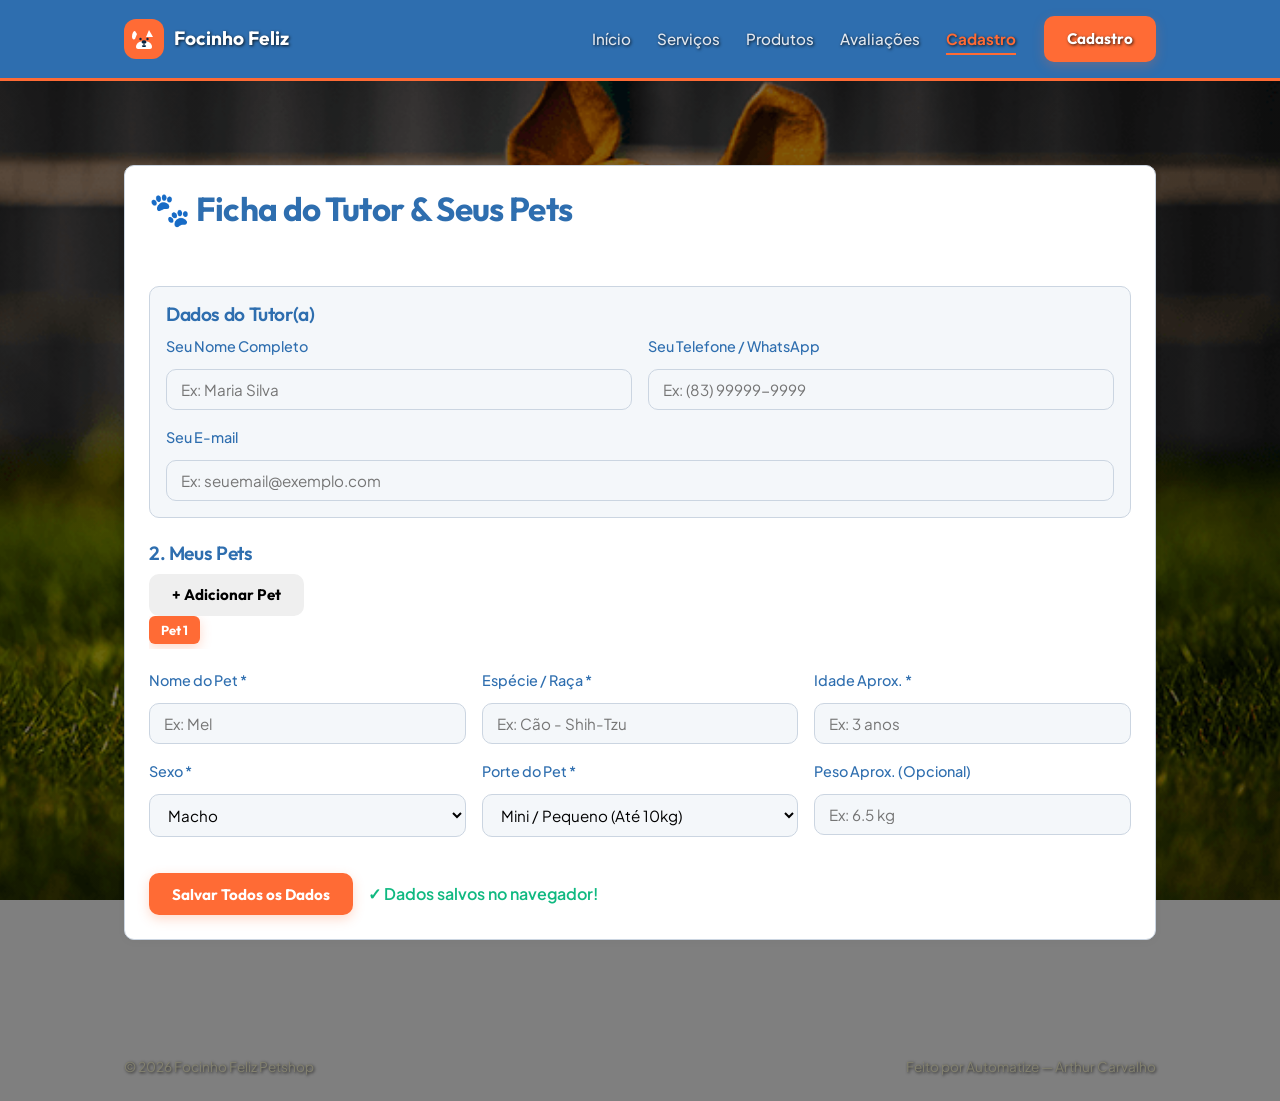
==== commit 708ebaec: "ajuste na posiçao do campo de email" ====
--- a/cadastro.html
+++ b/cadastro.html
@@ -59,22 +59,23 @@
       <form id="complete-profile-form">
         <!-- DADOS DO TUTOR -->
         <div class="tutor-box">
-          <h3>1. Dados do Tutor</h3>
-          <div class="form-grid-2">
-            <div class="form-group">
-              <label for="tutor-name">Seu Nome *</label>
-              <input type="text" id="tutor-name" placeholder="Ex: Maria Oliveira" required>
-            </div>
-            <div class="form-group">
-              <label for="tutor-phone">Seu WhatsApp (Apenas números) *</label>
-              <input type="tel" id="tutor-phone" placeholder="Ex: (83) 99999-9999" maxlength="15" required>
-            </div>
-            <div class="form-group" style="margin-top: 16px;">
-             <label for="tutor-email">Seu E-mail *</label>
-             <input type="email" id="tutor-email" placeholder="Ex: seuemail@exemplo.com" required>
-           </div>
-          </div>
-        </div>
+        <h3>Dados do Tutor(a)</h3>
+          <div class="form-grid-2" style="margin-bottom: 16px;">
+           <div class="form-group">
+           <label for="tutor-name">Seu Nome Completo</label>
+           <input type="text" id="tutor-name" required placeholder="Ex: Maria Silva">
+         </div>
+      <div class="form-group">
+        <label for="tutor-phone">Seu Telefone / WhatsApp</label>
+       <input type="tel" id="tutor-phone" required placeholder="Ex: (83) 99999-9999">
+     </div>
+    </div>
+
+  <div class="form-group">
+    <label for="tutor-email">Seu E-mail</label>
+    <input type="email" id="tutor-email" placeholder="Ex: seuemail@exemplo.com">
+  </div>
+</div>
 
         <!-- GERENCIAMENTO DE MÚLTIPLOS PETS -->
         <div class="pets-management-box">
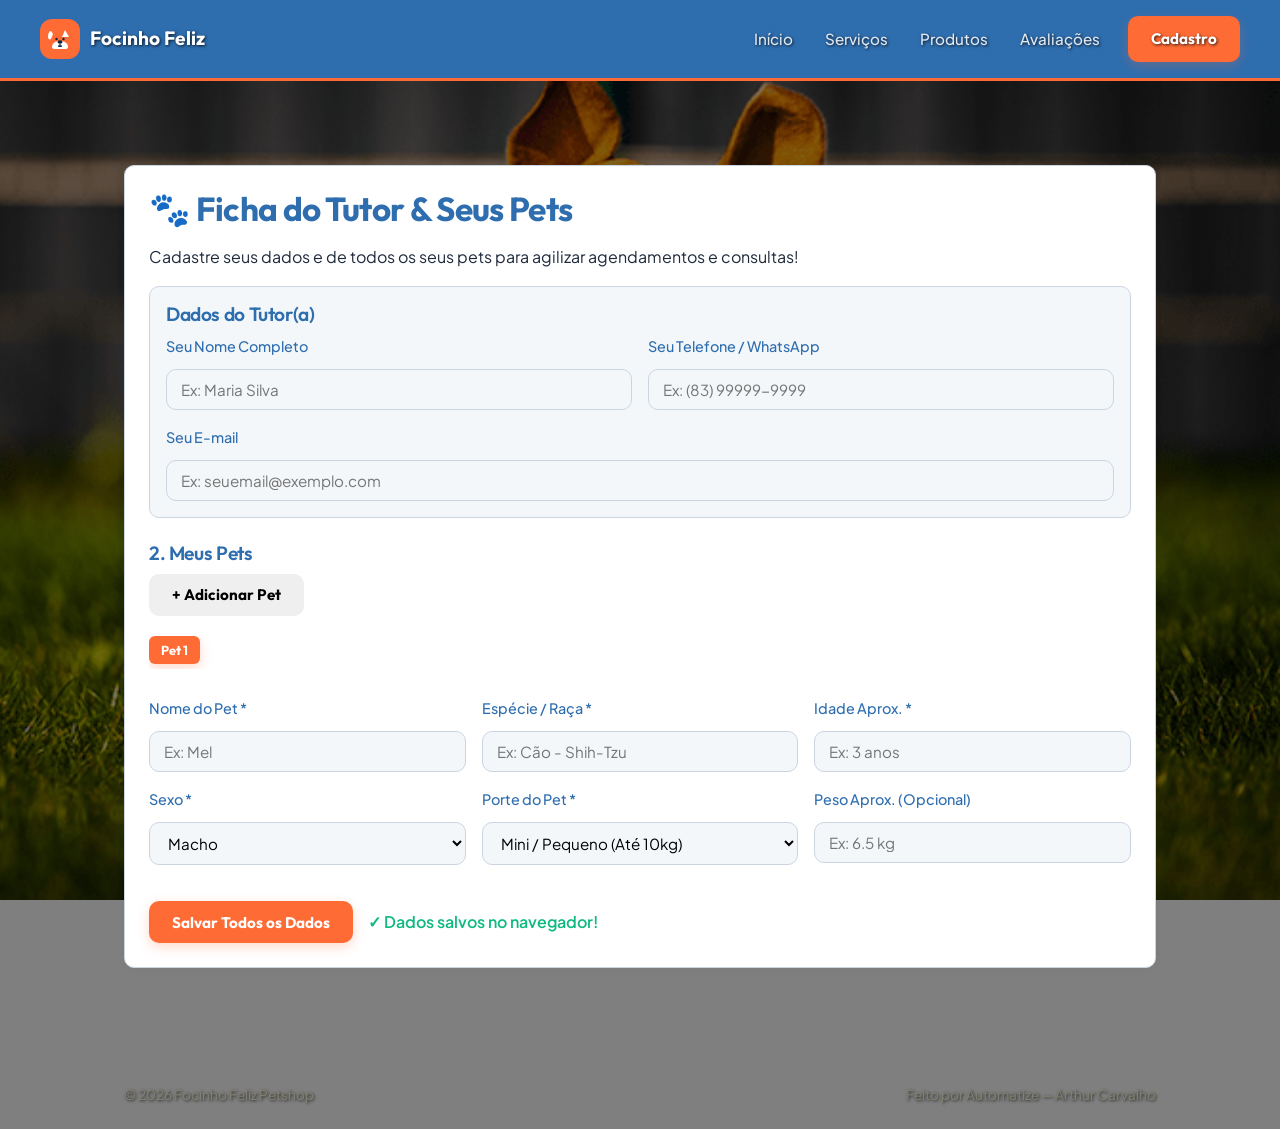
==== commit 4aef0f06: "final" ====
--- a/cadastro.html
+++ b/cadastro.html
@@ -27,23 +27,22 @@
       <span>Focinho Feliz</span>
     </a>
     <nav class="main-nav" id="main-nav">
-      <a href="index.html">Início</a>
-      <a href="servicos.html">Serviços</a>
-      <a href="produtos.html">Produtos</a>
-      <a href="depoimentos.html">Avaliações</a>
-      <a href="cadastro.html"class="active"; class="mobile-cadastro-link">Cadastro</a>
-    </nav>
+  <a href="index.html">Início</a>
+  <a href="servicos.html">Serviços</a>
+  <a href="produtos.html">Produtos</a>
+  <a href="depoimentos.html">Avaliações</a>
+  <a href="cadastro.html" class="mobile-cadastro-link">Cadastro</a>
+</nav>
 
-    <div class="header-cta">
-      <a href="cadastro.html" class="btn btn-primary active">Cadastro</a>
-    </div>
+<div class="header-cta">
+  <a href="cadastro.html" class="btn btn-primary active">Cadastro</a>
+</div>
 
-    <button class="nav-toggle" id="nav-toggle" aria-label="Abrir menu">
-      <span></span>
-      <span></span>
-      <span></span>
-    </button>
-  </div>
+<button class="nav-toggle" id="nav-toggle" aria-label="Abrir menu">
+  <span></span>
+  <span></span>
+  <span></span>
+</button>
 </header>
 
 <main style="padding: 60px 0;">
--- a/style.css
+++ b/style.css
@@ -110,7 +110,8 @@
 /* ============================================================================
  * 3. HEADER E NAVEGAÇÃO
  * ============================================================================ */
-.site-header {
+
+ .site-header {
   position: sticky;
   top: 0;
   background: var(--forest-deep);
@@ -144,13 +145,35 @@
   transform: scale(1.05);
 }
 
+/* --- ANIMAÇÃO DA LOGO: PULSO + VAI E VEM RÁPIDO --- */
 .logo-icon, 
 .brand-badge-icon {
   animation: flutuar 3s ease-in-out infinite;
 }
 
+/* Efeito interativo leve na logo ao passar o mouse */
+.logo {
+   transition: transform 0.3s cubic-bezier(0.34, 1.56, 0.64, 1);
+}
+
+.logo:hover {
+  transform: scale(1.05);
+}
+
 .logo:hover .logo-icon {
-  animation: pulseLogo 0.8s infinite alternate ease-in-out;
+ animation: pulseLogo 0.8s infinite alternate ease-in-out;
+}
+
+@keyframes pulseLogo {
+      0% {
+     transform: rotate(0deg);
+    }
+      50% {
+    transform: rotate(-4deg) scale(1.03);
+    }
+      100% {
+    transform: rotate(4deg) scale(1.03);
+    }
 }
 
 .main-nav {
@@ -829,14 +852,49 @@
 }
 
 /* ============================================================================
- * 9. RESPONSIVIDADE (MEDIA QUERIES)
+ * RESPONSIVIDADE E MENU HAMBÚRGUER (EXCLUSIVO PARA MOBILE)
  * ============================================================================ */
+
+/* Garante que o botão hambúrguer esteja oculto no computador e visível no celular */
+.nav-toggle {
+  display: none;
+}
+
 @media (max-width: 800px) {
-  .main-nav, .header-cta { display: none; }
-  .nav-toggle { display: flex; }
-
+  /* Oculta o menu tradicional e o botão de cadastro do topo no celular */
+  .main-nav, 
+  .header-cta { 
+    display: none !important; 
+  }
+  
+  /* Exibe os três tracinhos no celular */
+  .nav-toggle { 
+    display: flex !important;
+    flex-direction: column;
+    gap: 5px;
+    background: none;
+    border: none;
+    cursor: pointer;
+    padding: 6px;
+    margin-left: auto; /* Joga o hambúrguer para o canto direito */
+  }
+
+  .nav-toggle span {
+    width: 24px;
+    height: 3px;
+    background: #FFFFFF;
+    border-radius: 2px;
+  }
+
+  /* Ajusta o respiro lateral do cabeçalho no celular */
+  .header-inner {
+    padding-left: 16px !important;
+    padding-right: 16px !important;
+  }
+
+  /* Quando o menu é aberto (.open via JavaScript) */
   .main-nav.open {
-    display: flex;
+    display: flex !important;
     flex-direction: column;
     position: absolute;
     top: 100%;
@@ -858,12 +916,14 @@
     border-bottom: 1px dashed rgba(255, 255, 255, 0.15);
   }
 
+  /* Faz o link de cadastro aparecer dentro do menu hambúrguer no celular */
   .mobile-cadastro-link {
     display: block !important;
     color: var(--amber) !important;
     font-weight: 700 !important;
   }
 
+  /* Outros ajustes de layout mobile */
   .hero-inner { grid-template-columns: 1fr; }
   .hero-art { order: -1; max-width: 260px; margin: 0 auto; }
   .about-inner { grid-template-columns: 1fr; }
@@ -882,4 +942,91 @@
     max-width: 100%;
     aspect-ratio: 16 / 9;
   }
+}
+/* --- ESPAÇAMENTO PARA A ÁREA DE ABAS E BOTÃO DE ADICIONAR PET --- */
+#btn-add-pet {
+  margin-bottom: 12px; /* Afasta o botão "+ Adicionar Pet" das abas abaixo */
+}
+
+#pets-tabs-nav {
+  margin-top: 8px !important;
+  margin-bottom: 28px !important; /* Cria um espaçamento generoso entre a aba "luna" e os campos de texto do formulário */
+  display: flex;
+  flex-wrap: wrap;
+  gap: 10px;
+}
+/* --- CABEÇALHO EXPANDIDO DE PONTA A PONTA NA TELA DO COMPUTADOR --- */
+
+.site-header {
+  width: 100%;
+}
+
+.header-inner {
+  max-width: 100% !important; /* Libera para ocupar a largura total da tela */
+  padding-left: 40px !important;  /* Respiro elegante na borda esquerda */
+  padding-right: 40px !important; /* Respiro elegante na borda direita */
+  display: flex !important;
+  align-items: center !important;
+  justify-content: space-between !important;
+}
+
+/* Garante que o menu e o botão fiquem bem distribuídos nas pontas */
+.main-nav {
+  display: flex;
+  gap: 32px; /* Espaçamento confortável entre os links do menu */
+}
+/* ============================================================================
+ * BLINDAGEM ANTI-ESTOURO PARA DISPOSITIVOS MÓVEIS
+ * ============================================================================ */
+
+/* Garante que o cálculo de largura considere bordas e paddings, evitando quebras */
+*, *:before, *:after {
+  box-sizing: border-box;
+}
+
+/* Força o corpo e o HTML a nunca ultrapassarem a largura exata da tela */
+html, body {
+  max-width: 100%;
+  overflow-x: hidden;
+}
+
+/* Trava qualquer imagem, vídeo ou grid para nunca vazarem do container */
+img, video, canvas, svg {
+  max-width: 100%;
+  height: auto;
+}
+
+/* Garante que caixas de texto longas ou flexbox não empurrem a tela para o lado */
+.wrap {
+  width: 100%;
+  box-sizing: border-box;
+}
+/* --- CORREÇÃO DA LEGENDA E TEXTOS NA PÁGINA DE PRODUTOS --- */
+.product-card h3, 
+.product-card p, 
+.product-card span,
+.cart-modal-content p,
+.cart-modal-content h3 {
+  color: #1E293B !important; /* Cor escura e de alto contraste */
+  text-shadow: none !important;
+}
+
+.product-card .product-price {
+  color: var(--forest-deep) !important; /* Mantém o preço com destaque elegante */
+}
+/* --- CORREÇÃO DA FRASE DE AVALIAÇÕES / DEPOIMENTOS --- */
+.reviews-hero-text, 
+section.reviews > .wrap > p, 
+.reviews p.intro,
+.depoimentos-subtitle,
+.add-review-section p {
+  color: #1E293B !important; /* Deixa o texto escuro e com alto contraste */
+  text-shadow: none !important;
+}
+/* --- CORREÇÃO DA FRASE DA PÁGINA DE CADASTRO --- */
+.pet-profile-section p, 
+.pet-profile-section .section-subtitle,
+.profile-header p {
+  color: #1E293B !important; /* Cor escura e perfeitamente legível */
+  text-shadow: none !important;
 }
